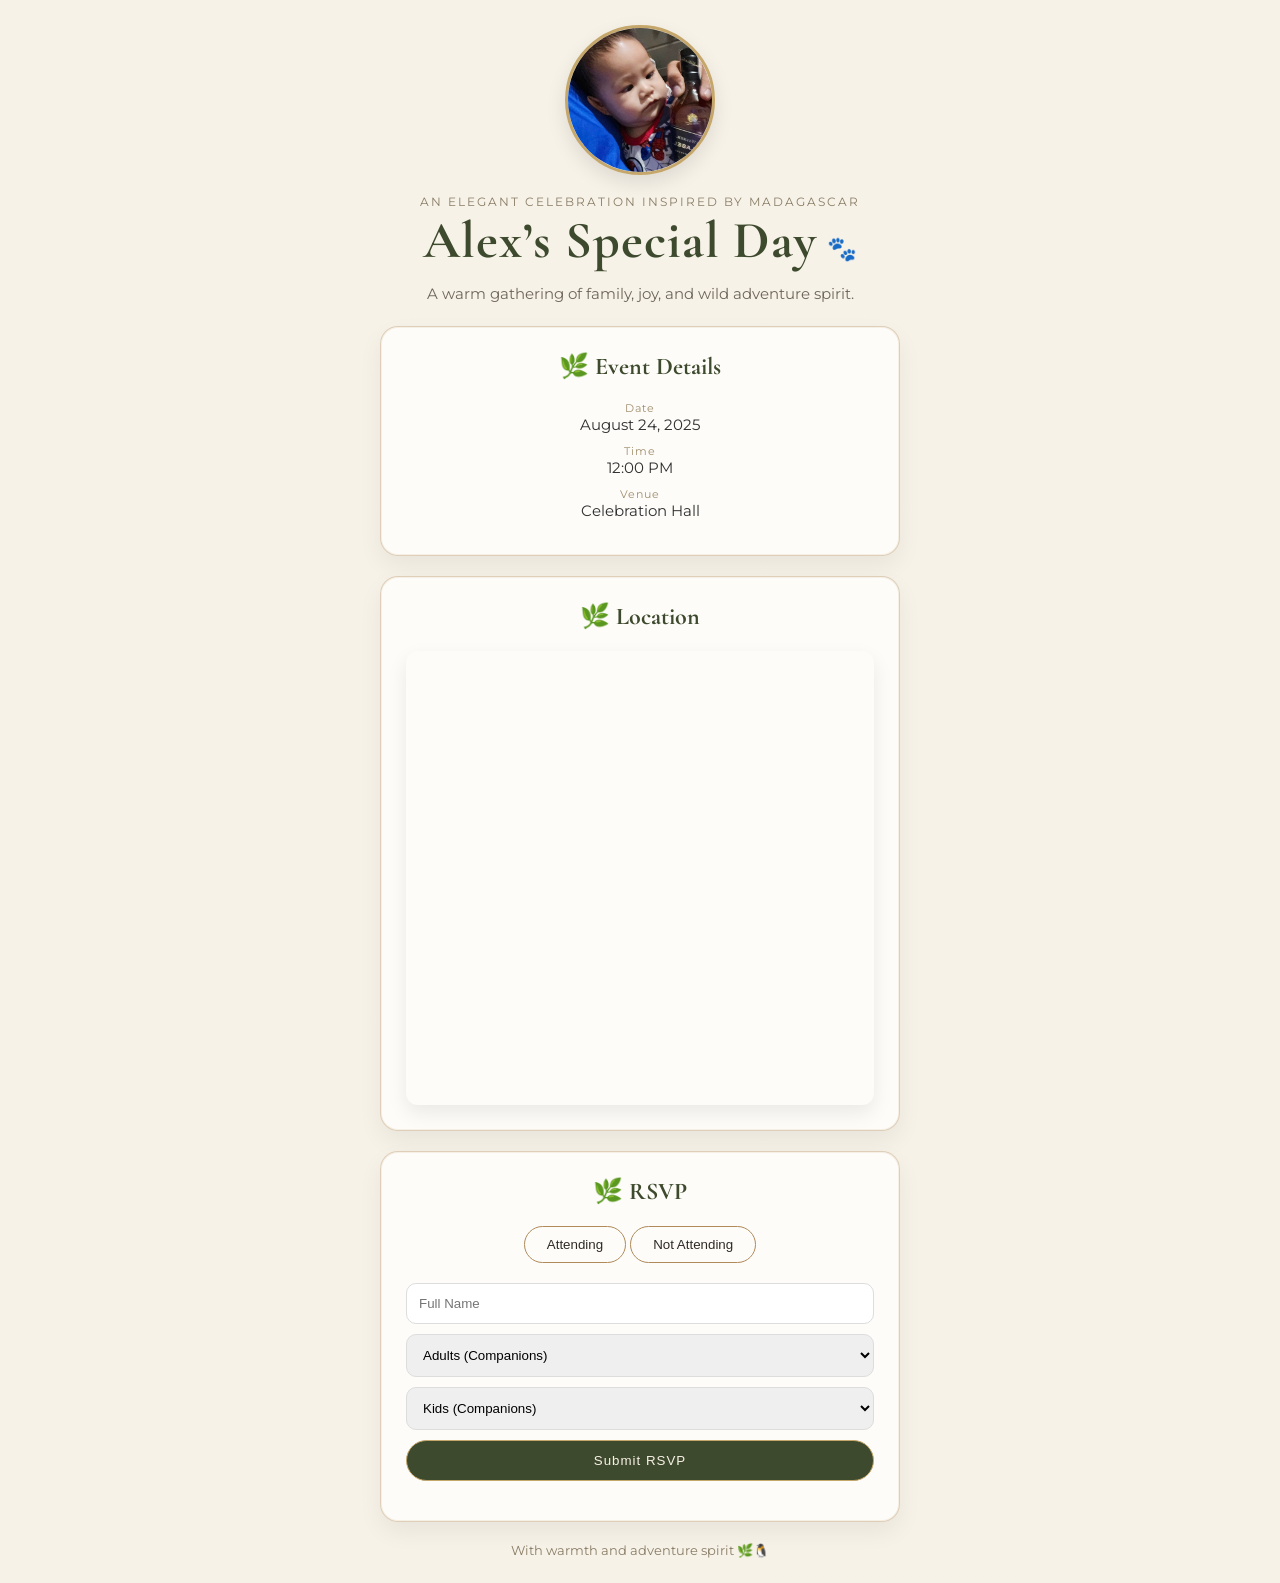
==== index.html @ 67638aad "Add files via upload" ====
<!DOCTYPE html>
<html lang="en">
<head>
  <meta charset="UTF-8" />
  <meta name="viewport" content="width=device-width, initial-scale=1.0"/>

  <title>Madagascar Celebration Invitation</title>

  <link href="https://fonts.googleapis.com/css2?family=Montserrat:wght@300;400;500;600&family=Cormorant+Garamond:wght@400;600&display=swap"
        rel="stylesheet">

  <link rel="stylesheet" href="style.css">
</head>

<body>

  <div class="container">

    <div class="hero">

      <img src="baby.jpg" class="hero-image">

      <p class="subtitle">An Elegant Celebration Inspired by Madagascar</p>

      <h1>Alex’s Special Day</h1>

      <p class="tagline">
        A warm gathering of family, joy, and wild adventure spirit.
      </p>

    </div>

    <!-- DETAILS -->
    <div class="card">

      <h2>Event Details</h2>

      <div class="info">
        <p><span>Date</span> August 24, 2025</p>
        <p><span>Time</span> 12:00 PM</p>
        <p><span>Venue</span> Celebration Hall</p>
      </div>

    </div>

    <!-- LOCATION -->
 <div class="card">

  <h2>Location</h2>

  <div class="map-embed">

   <iframe src="https://www.google.com/maps/embed?pb=!1m14!1m8!1m3!1d291.3752302082084!2d121.0159536!3d14.5207026!3m2!1i1024!2i768!4f13.1!3m3!1m2!1s0x3397cecb7c9ab2f7%3A0xfff853d770c371d7!2sMcDonald&#39;s!5e1!3m2!1sen!2sph!4v1778759092685!5m2!1sen!2sph" 
           width="600" 
           height="450" 
           style="border:0;" 
           allowfullscreen="" 
           loading="lazy" 
           referrerpolicy="no-referrer-when-downgrade">
  </iframe>

  </div>

</a>

</div>

    <!-- RSVP -->
    <div class="card">

      <h2>RSVP</h2>

      <div class="rsvp-options">
        <button id="yesBtn">Attending</button>
        <button id="noBtn">Not Attending</button>
      </div>

      <form id="rsvpForm">

        <input type="text" id="name" placeholder="Full Name" required>

        <select id="adults" required>
          <option value="" disabled selected>Adults (Companions)</option>
          <option value="1">1</option>
          <option value="2">2</option>
          <option value="3">3</option>
        </select>

        <select id="kids" required>
          <option value="" disabled selected>Kids (Companions)</option>
          <option value="0">0</option>
          <option value="1">1</option>
          <option value="2">2</option>
        </select>

        <button type="submit" class="submit-btn">
          Submit RSVP
        </button>

      </form>

      <p id="declineText" class="hidden-text"></p>

    </div>

    <p class="footer">
      With warmth and adventure spirit 🌿🐧
    </p>

  </div>

  <script src="script.js"></script>

</body>
</html>
---- style.css ----
:root {
  --sand: #E8D8B0;
  --savanna: #B08A5A;
  --jungle: #3E4A2D;
  --earth: #2F2A24;
  --gold: #C6A76B;
  --cream: #F6F1E6;
}

* {
  margin: 0;
  padding: 0;
  box-sizing: border-box;
}

body {

   font-family: 'Montserrat', sans-serif;

  background:
    linear-gradient(rgba(246,241,230,0.92), rgba(246,241,230,0.92)),
    url('https://images.unsplash.com/photo-1500530855697-b586d89ba3ee?q=80&w=1600');

  background-size: cover;
  background-position: center;

  color: var(--earth);

  min-height: 100vh;

  display: flex;
  justify-content: center;
  align-items: center;

  padding: 25px;

  color: #2f2f2f;
}

.container {
  max-width: 520px;
  width: 100%;
  text-align: center;
}

/* HERO */
.hero-image {
  width: 150px;
  height: 150px;
  border-radius: 50%;
  object-fit: cover;

  border: 3px solid #b7a77d;

  margin-bottom: 15px;
}

.subtitle {
  font-size: 12px;
  letter-spacing: 2px;
  color: #8a7d66;
  text-transform: uppercase;
}

h1 {
  font-family: 'Cormorant Garamond', serif;
  font-size: 52px;

  color: var(--jungle);

  letter-spacing: 1px;
}

h1::after {
  content: "🐾";
  margin-left: 10px;
  font-size: 24px;
}

.tagline {
  margin-top: 10px;
  color: #6e665a;
  font-size: 15px;
  line-height: 1.6;
}

/* CARD */
.card {
  background: rgba(255, 255, 255, 0.75);

  border: 1px solid rgba(176,138,90,0.4);

  border-radius: 18px;

  box-shadow:
    0 10px 25px rgba(0,0,0,0.06),
    inset 0 0 0 1px rgba(198,167,107,0.15);

  padding: 25px;

  margin-top: 20px;
}

h2 {
  font-family: 'Cormorant Garamond', serif;
  color: var(--jungle);

  margin-bottom: 20px;
  position: relative;
}

h2::before {
  content: "🌿";
  margin-right: 6px;
}

/* INFO */
.info p {
  margin: 10px 0;
  font-size: 15px;
}

.info span {
  display: block;
  font-size: 11px;
  letter-spacing: 1px;
  color: #a08d6c;
}

/* MAP */
.map {
  width: 100%;
  border-radius: 12px;
  margin-top: 10px;
}

.map-text {
  font-size: 12px;
  color: #8a7d66;
  margin-top: 8px;
}

/* RSVP */
.rsvp-options button {
  border: 1px solid var(--savanna);
  background: transparent;

  color: var(--earth);

  padding: 10px 22px;

  border-radius: 30px;

  transition: 0.3s;
   margin-bottom: 20px;
}

.rsvp-options button:hover {
  background: var(--sand);
}

.active-btn {
  background: var(--savanna) !important;
  color: white;
}

/* FORM */
#rsvpForm {
  display: flex;
  flex-direction: column;
  gap: 10px;
}

input, select {
  padding: 12px;
  border-radius: 10px;
  border: 1px solid #ddd;
}

/* SUBMIT */
.submit-btn {
  background: var(--jungle);
  color: var(--cream);

  border: 1px solid var(--gold);

  padding: 12px;

  border-radius: 40px;

  letter-spacing: 1px;

  transition: 0.3s;
}

.submit-btn:hover {
  background: var(--savanna);
}

/* MESSAGE */
.hidden-text {
  margin-top: 15px;
  color: #7a6d5a;
}

/* FOOTER */
.footer {
  margin-top: 20px;
  font-size: 13px;
  color: #8a7d66;
}

.map {
  width: 100%;
  border-radius: 12px;
  margin-top: 10px;
  transition: 0.3s ease;
  cursor: pointer;
}

.map:hover {
  transform: scale(1.02);
  filter: brightness(0.95);
}

.map-embed {
  margin-top: 10px;
  overflow: hidden;
  border-radius: 12px;
  box-shadow: 0 8px 20px rgba(0,0,0,0.08);
}

.spinner {
  width: 14px;
  height: 14px;
  border: 2px solid #fff;
  border-top: 2px solid transparent;
  border-radius: 50%;
  display: inline-block;
  animation: spin 0.8s linear infinite;
  margin-right: 8px;
}

@keyframes spin {
  to { transform: rotate(360deg); }
}

iframe {
  border-radius: 14px;
  border: 1px solid rgba(176,138,90,0.3);
}

.hero-image {
  border-radius: 50%;
  border: 3px solid var(--gold);

  box-shadow: 0 8px 20px rgba(0,0,0,0.1);
}
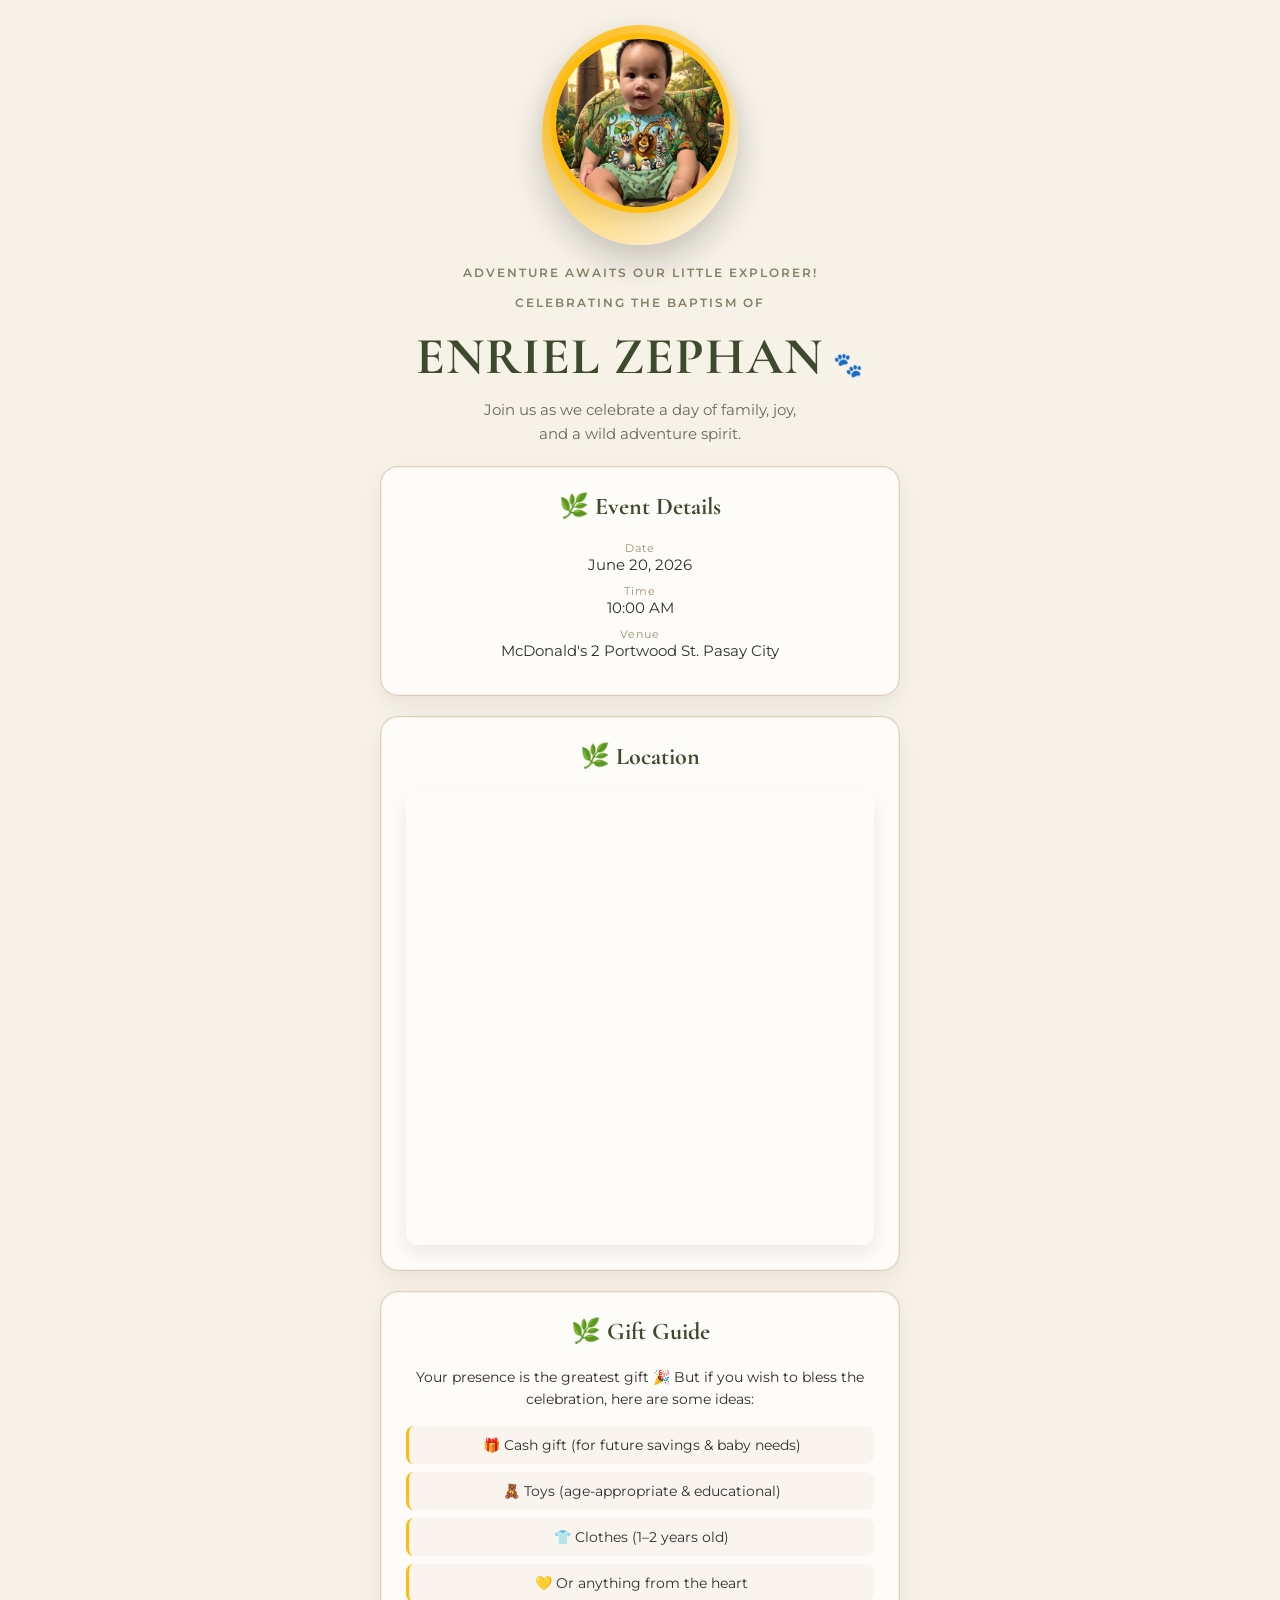
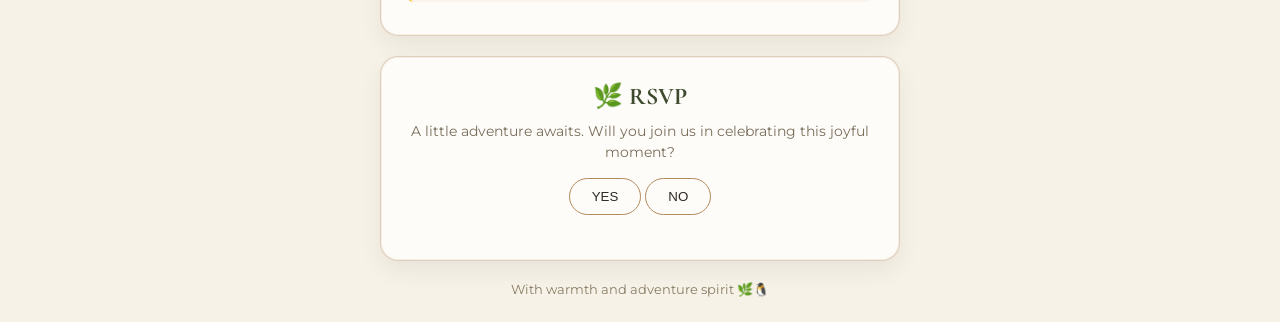
==== commit 37ccc81e: "Add files via upload" ====
--- a/index.html
+++ b/index.html
@@ -13,22 +13,24 @@
 </head>
 
 <body>
+  
 
   <div class="container">
 
     <div class="hero">
+  <div class="image-frame">
+    <img src="baby.png" class="hero-image" alt="Enze">
+  </div>
+  
+<p class="subtitle">Adventure awaits our little explorer!</p>
 
-      <img src="baby.jpg" class="hero-image">
-
-      <p class="subtitle">An Elegant Celebration Inspired by Madagascar</p>
-
-      <h1>Alex’s Special Day</h1>
-
-      <p class="tagline">
-        A warm gathering of family, joy, and wild adventure spirit.
-      </p>
-
-    </div>
+  <p class="subtitle">Celebrating the Baptism of </p>
+  <h1>Enriel Zephan</h1>
+  
+  <p class="tagline">
+    Join us as we celebrate a day of family, joy, <br>and a wild adventure spirit.
+  </p>
+</div>
 
     <!-- DETAILS -->
     <div class="card">
@@ -36,9 +38,9 @@
       <h2>Event Details</h2>
 
       <div class="info">
-        <p><span>Date</span> August 24, 2025</p>
-        <p><span>Time</span> 12:00 PM</p>
-        <p><span>Venue</span> Celebration Hall</p>
+        <p><span>Date</span> June 20, 2026</p>
+        <p><span>Time</span> 10:00 AM</p>
+        <p><span>Venue</span> McDonald's 2 Portwood St. Pasay City</p>
       </div>
 
     </div>
@@ -65,43 +67,77 @@
 
 </div>
 
+<!-- GIFTS -->
+ <div class="card">
+
+  <h2>Gift Guide</h2>
+
+  <p class="gift-intro">
+    Your presence is the greatest gift 🎉  
+    But if you wish to bless the celebration, here are some ideas:
+  </p>
+
+  <div class="gift-list">
+
+    <p>🎁 Cash gift (for future savings & baby needs)</p>
+
+    <p>🧸 Toys (age-appropriate & educational)</p>
+
+    <p>👕 Clothes (1–2 years old)</p>
+
+    <p>💛 Or anything from the heart</p>
+
+  </div>
+
+</div>
+
     <!-- RSVP -->
-    <div class="card">
+   <div class="card">
 
-      <h2>RSVP</h2>
+  <h2>RSVP</h2>
 
-      <div class="rsvp-options">
-        <button id="yesBtn">Attending</button>
-        <button id="noBtn">Not Attending</button>
-      </div>
+  <p class="rsvp-subtext">
+  A little adventure awaits. 
+  Will you join us in celebrating this joyful moment?
+</p>
 
-      <form id="rsvpForm">
+  <div class="rsvp-options">
+    <button type="button" id="yesBtn">YES</button>
+    <button type="button" id="noBtn">NO</button>
+  </div>
 
-        <input type="text" id="name" placeholder="Full Name" required>
+  <form id="rsvpForm">
 
-        <select id="adults" required>
-          <option value="" disabled selected>Adults (Companions)</option>
-          <option value="1">1</option>
-          <option value="2">2</option>
-          <option value="3">3</option>
-        </select>
+    <div id="attendingFields">
 
-        <select id="kids" required>
-          <option value="" disabled selected>Kids (Companions)</option>
-          <option value="0">0</option>
-          <option value="1">1</option>
-          <option value="2">2</option>
-        </select>
+      <input type="text" id="name" placeholder="Full Name" required>
 
-        <button type="submit" class="submit-btn">
-          Submit RSVP
-        </button>
+      <select id="adults">
+        <option value="" disabled selected>Adults (Companions)</option>
+        <option value="0">0</option>
+        <option value="1">1</option>
+        <option value="2">2</option>
+      </select>
 
-      </form>
-
-      <p id="declineText" class="hidden-text"></p>
+      <select id="kids">
+        <option value="" disabled selected>Kids (Companions)</option>
+        <option value="0">0</option>
+        <option value="1">1</option>
+        <option value="2">2</option>
+      </select>
 
     </div>
+
+    <!-- FIXED NAME MATCH -->
+    <p id="notAttendingMsg" class="hidden-text">
+     N0 - We’re sorry you can’t make it 💛
+    </p>
+
+    <button type="submit" class="submit-btn">Submit RSVP</button>
+
+  </form>
+
+</div>
 
     <p class="footer">
       With warmth and adventure spirit 🌿🐧
--- a/style.css
+++ b/style.css
@@ -4,6 +4,9 @@
   --jungle: #3E4A2D;
   --earth: #2F2A24;
   --gold: #C6A76B;
+  --cream: #F6F1E6; 
+  --earth: #2F2A24;
+  --gold: #FFBC0D;        
   --cream: #F6F1E6;
 }
 
@@ -44,16 +47,60 @@
 }
 
 /* HERO */
+/* CINEMATIC IMAGE FRAMING */
+.image-frame {
+  display: inline-block;
+  padding: 8px;
+  border-radius: 50%;
+  background: linear-gradient(135deg, var(--gold), #fdf5e6);
+  box-shadow: 0 15px 35px rgba(0,0,0,0.2);
+  margin-bottom: 20px;
+  transition: transform 0.4s cubic-bezier(0.175, 0.885, 0.32, 1.275);
+}
+
 .hero-image {
-  width: 150px;
-  height: 150px;
+  width: 180px;
+  height: 180px;
+  object-fit: cover;
   border-radius: 50%;
-  object-fit: cover;
-
-  border: 3px solid #b7a77d;
-
+  border: 6px solid var(--gold); /* Golden Yellow Frame */
+  box-shadow: 0 8px 20px rgba(0,0,0,0.1);
+  margin-bottom: 20px;
+}
+
+.image-frame:hover {
+  transform: scale(1.05) rotate(2deg); /* Subtle playful animation */
+}
+
+/* TYPOGRAPHY ADJUSTMENTS */
+h1 {
+  font-family: 'Montserrat', sans-serif; /* High-energy font */
+  font-weight: 900;
+  color: var(--savanna); /* Bold McDonald's Red */
+  text-transform: uppercase;
+  font-size: 32px;
+  margin-top: 10px;
+}
+
+.subtitle {
+  font-size: 14px;
+  letter-spacing: 3px;
+  color: var(--savanna);
+  text-transform: uppercase;
+  font-weight: 600;
   margin-bottom: 15px;
 }
+
+/* ADDING A "JUNGLE" TEXTURE TO CARDS */
+.card {
+  background: rgba(255, 255, 255, 0.85); /* Slightly more opaque for readability */
+  backdrop-filter: blur(5px); /* Modern frosted glass effect */
+  border: 1px solid rgba(62, 74, 45, 0.2);
+  border-radius: 20px;
+  padding: 30px;
+}
+
+
 
 .subtitle {
   font-size: 12px;
@@ -157,6 +204,14 @@
 
 .rsvp-options button:hover {
   background: var(--sand);
+}
+
+.rsvp-subtext {
+  font-size: 14px;
+  color: #7a6d5a;
+  margin-top: -10px;
+  margin-bottom: 15px;
+  line-height: 1.5;
 }
 
 .active-btn {
@@ -250,9 +305,38 @@
   border: 1px solid rgba(176,138,90,0.3);
 }
 
-.hero-image {
+/*.hero-image {
   border-radius: 50%;
   border: 3px solid var(--gold);
 
   box-shadow: 0 8px 20px rgba(0,0,0,0.1);
+}*/
+
+.gift-intro {
+  font-size: 14px;
+  color: var(--earth);
+  margin-bottom: 15px;
+  line-height: 1.6;
+}
+
+.gift-list p {
+  padding: 10px 12px;
+  margin: 8px 0;
+
+  background: rgba(198,167,107,0.08);
+  border-left: 3px solid var(--gold);
+
+  border-radius: 8px;
+
+  font-size: 14px;
+}
+
+.hidden {
+  display: none;
+}
+
+#attendingFields {
+  display: none; /* hidden by default */
+  flex-direction: column;
+  gap: 12px;
 }
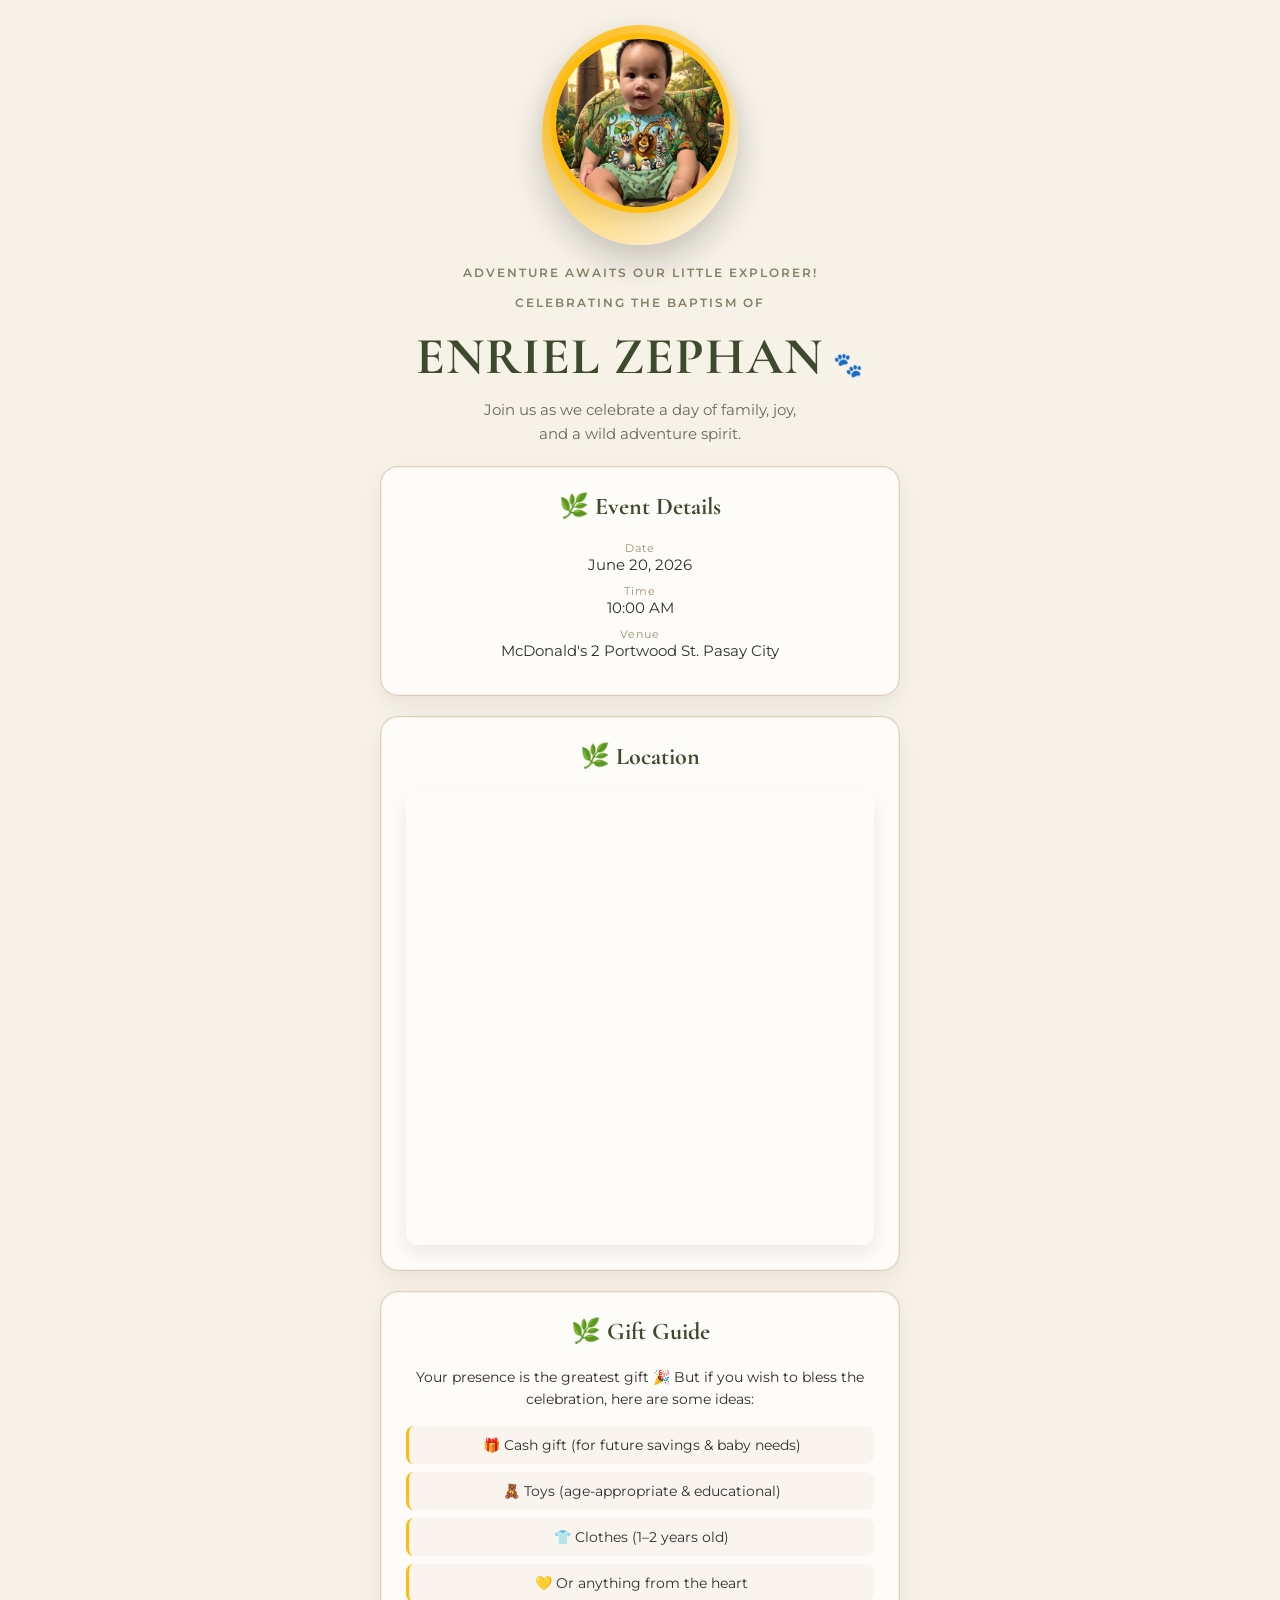
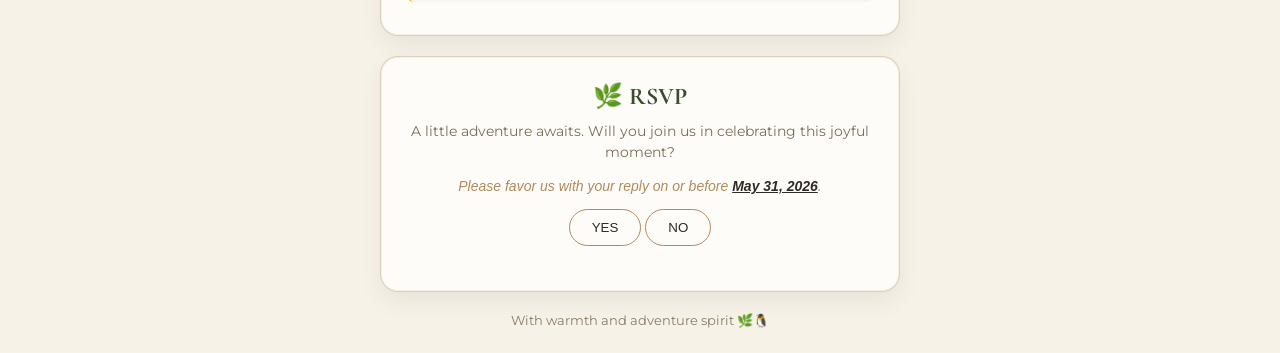
==== commit f7fee5ef: "Add files via upload" ====
--- a/index.html
+++ b/index.html
@@ -101,6 +101,8 @@
   Will you join us in celebrating this joyful moment?
 </p>
 
+<p class="rsvp-disclaimer">Please favor us with your reply on or before <strong>May 31, 2026</strong>.</p>
+
   <div class="rsvp-options">
     <button type="button" id="yesBtn">YES</button>
     <button type="button" id="noBtn">NO</button>
--- a/style.css
+++ b/style.css
@@ -339,4 +339,17 @@
   display: none; /* hidden by default */
   flex-direction: column;
   gap: 12px;
+}
+
+.rsvp-disclaimer {
+  font-size: 14px;
+  color: var(--savanna); /* Matches your elegant theme color */
+  margin-bottom: 15px;
+  font-style: italic;
+  font-weight: 500;
+}
+
+.rsvp-disclaimer strong {
+  text-decoration: underline;
+  color: var(--earth);
 }
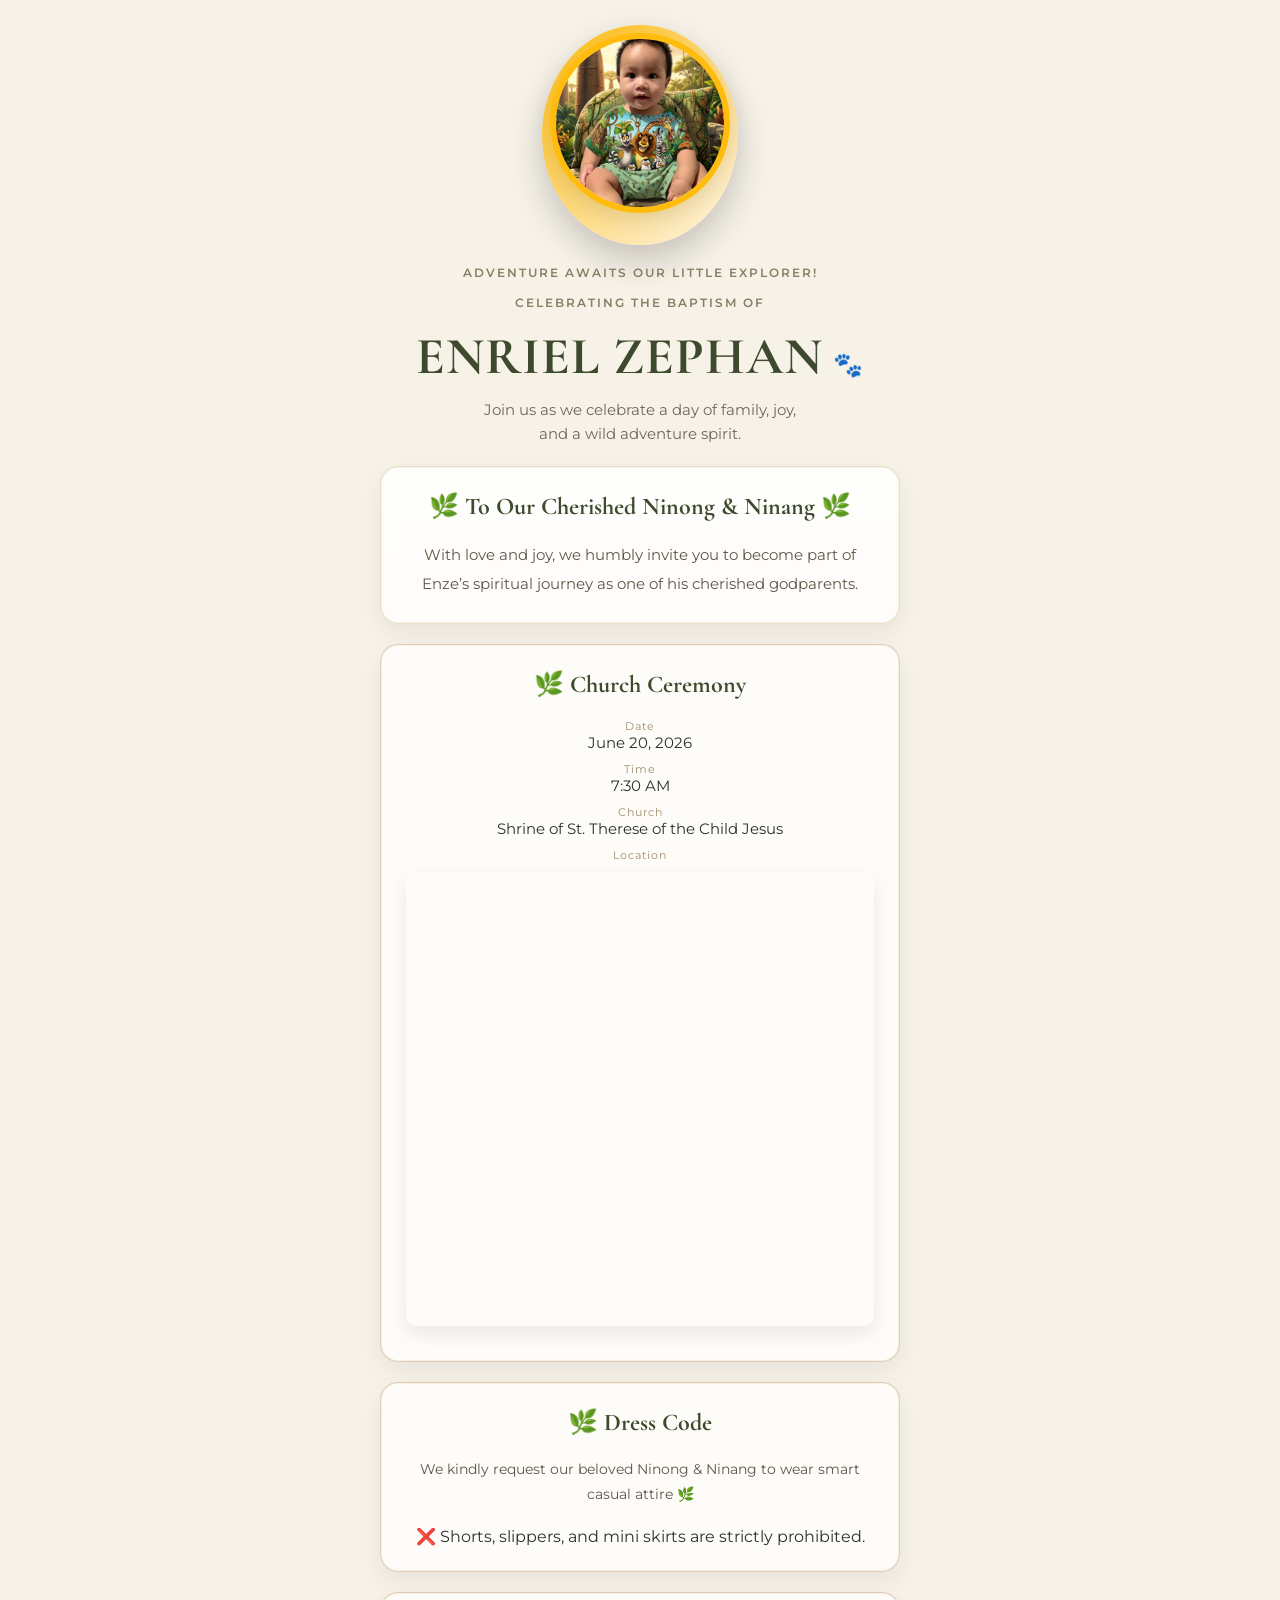
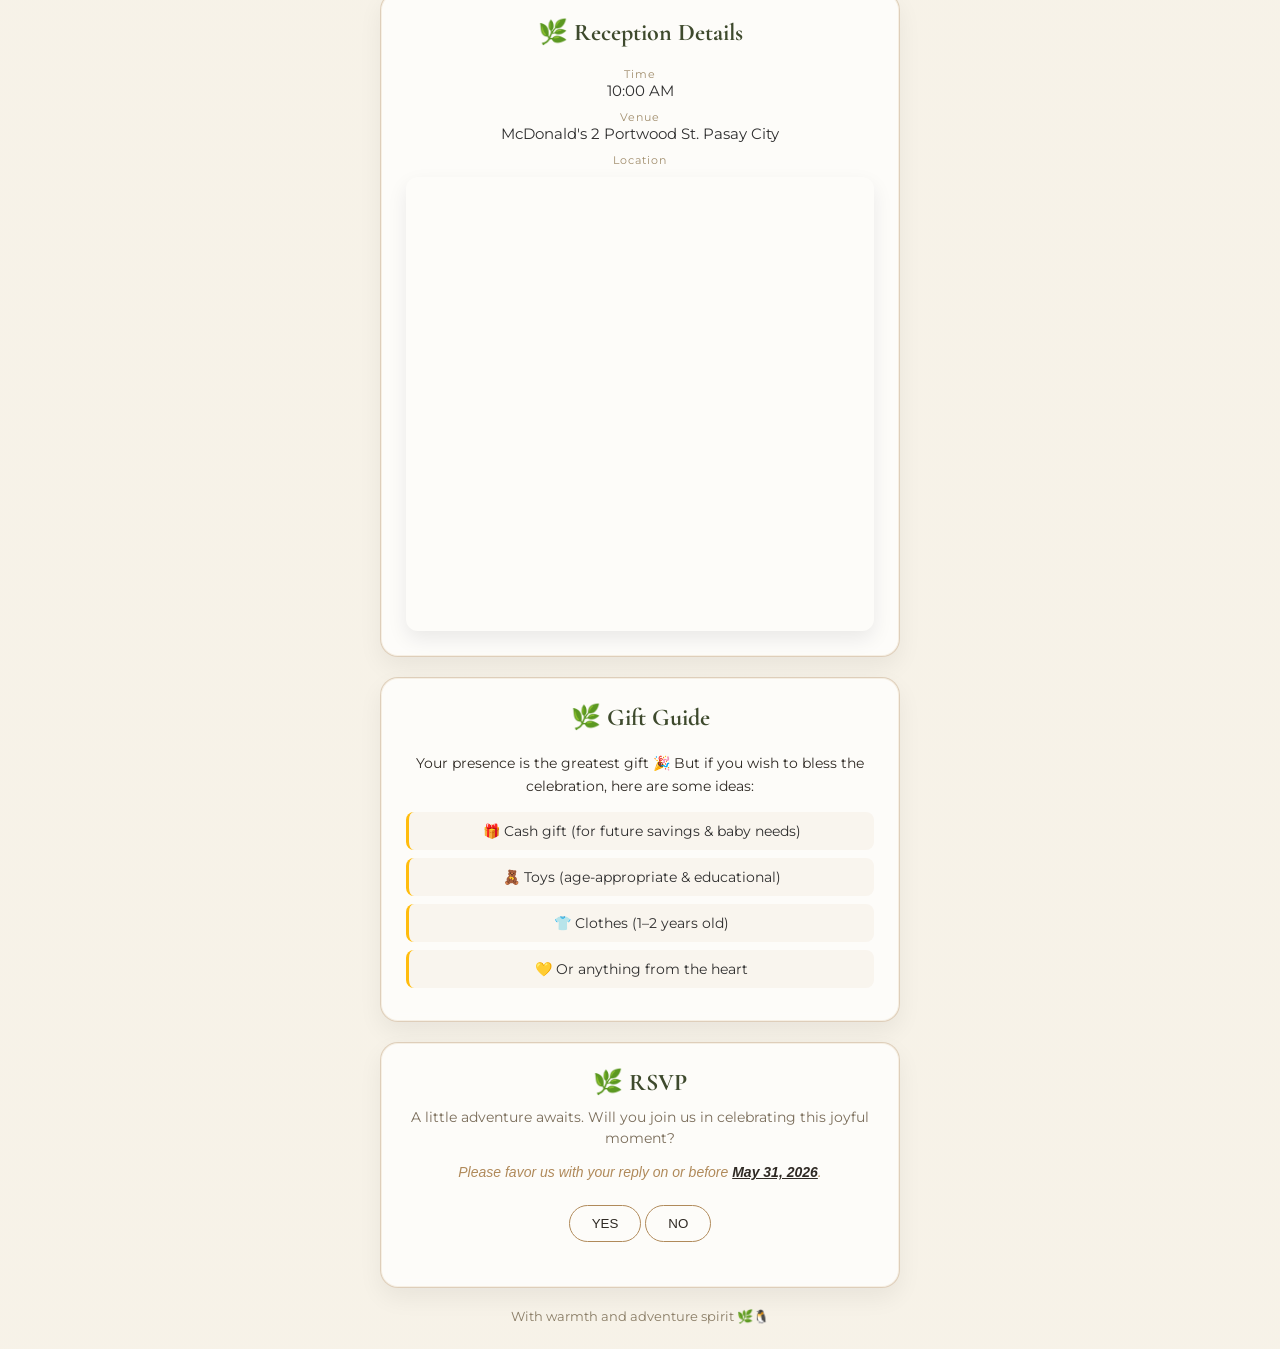
==== commit e6630513: "Rename godparents.html to index.html" ====
--- a/index.html
+++ b/index.html
@@ -4,7 +4,7 @@
   <meta charset="UTF-8" />
   <meta name="viewport" content="width=device-width, initial-scale=1.0"/>
 
-  <title>Madagascar Celebration Invitation</title>
+  <title>Enze's Christening Invitation</title>
 
   <link href="https://fonts.googleapis.com/css2?family=Montserrat:wght@300;400;500;600&family=Cormorant+Garamond:wght@400;600&display=swap"
         rel="stylesheet">
@@ -32,25 +32,92 @@
   </p>
 </div>
 
+<!-- SPECIAL INVITATION -->
+<div class="card special-card">
+
+ <h2>To Our Cherished Ninong & Ninang 🌿</h2>
+
+  <p class="special-message">
+    With love and joy, we humbly invite you to become
+    part of Enze’s spiritual journey as one of his
+    cherished godparents.
+  </p>
+
+</div>
+
+<!-- CHURCH DETAILS -->
+<div class="card">
+
+  <h2>Church Ceremony</h2>
+
+  <div class="info">
+
+    <p>
+      <span>Date</span>
+      June 20, 2026
+    </p>
+
+    <p>
+      <span>Time</span>
+      7:30 AM
+    </p>
+
+    <p>
+      <span>Church</span>
+      Shrine of St. Therese of the Child Jesus
+    </p>
+
+      <p>
+      <span>Location</span>
+           <div class="map-embed">
+
+  <iframe src="https://www.google.com/maps/embed?pb=!1m18!1m12!1m3!1d4621.758961048177!2d121.01331997577262!3d14.521261679012845!2m3!1f0!2f0!3f0!3m2!1i1024!2i768!4f13.1!3m3!1m2!1s0x3397cecb66c938cb%3A0x5b70c6e0d92e25ab!2sShrine%20of%20St.%20Th%C3%A9r%C3%A8se%20of%20the%20Child%20Jesus!5e1!3m2!1sen!2sph!4v1778803721736!5m2!1sen!2sph" 
+  width="600" 
+  height="450" 
+  style="border:0;" 
+  allowfullscreen="" 
+  loading="lazy" 
+  referrerpolicy="no-referrer-when-downgrade">
+</iframe>
+    </div>
+    </p>
+
+ 
+  </div>
+
+</div>
+
+
+<!-- DRESS CODE -->
+<div class="card">
+
+  <h2>Dress Code</h2>
+
+  <p class="dress-intro">
+    We kindly request our beloved Ninong & Ninang
+    to wear smart casual attire 🌿
+  </p>
+
+  <div class="dress-note">
+
+    <p>
+      ❌ Shorts, slippers, and mini skirts are strictly prohibited.
+    </p>
+
+  </div>
+
+</div>
+
     <!-- DETAILS -->
     <div class="card">
 
-      <h2>Event Details</h2>
+      <h2>Reception Details</h2>
 
       <div class="info">
-        <p><span>Date</span> June 20, 2026</p>
         <p><span>Time</span> 10:00 AM</p>
         <p><span>Venue</span> McDonald's 2 Portwood St. Pasay City</p>
-      </div>
-
-    </div>
-
-    <!-- LOCATION -->
- <div class="card">
-
-  <h2>Location</h2>
-
-  <div class="map-embed">
+      <span>Location</span>
+           <div class="map-embed">
 
    <iframe src="https://www.google.com/maps/embed?pb=!1m14!1m8!1m3!1d291.3752302082084!2d121.0159536!3d14.5207026!3m2!1i1024!2i768!4f13.1!3m3!1m2!1s0x3397cecb7c9ab2f7%3A0xfff853d770c371d7!2sMcDonald&#39;s!5e1!3m2!1sen!2sph!4v1778759092685!5m2!1sen!2sph" 
            width="600" 
@@ -60,12 +127,12 @@
            loading="lazy" 
            referrerpolicy="no-referrer-when-downgrade">
   </iframe>
-
-  </div>
-
-</a>
-
-</div>
+    </div>
+      </div>
+
+    </div>
+
+
 
 <!-- GIFTS -->
  <div class="card">
@@ -147,7 +214,7 @@
 
   </div>
 
-  <script src="script.js"></script>
+  <script src="godparent.js"></script>
 
 </body>
-</html>+</html>
--- a/style.css
+++ b/style.css
@@ -344,7 +344,8 @@
 .rsvp-disclaimer {
   font-size: 14px;
   color: var(--savanna); /* Matches your elegant theme color */
-  margin-bottom: 15px;
+  margin-bottom: 25px;
+  border-radius: 12px;
   font-style: italic;
   font-weight: 500;
 }
@@ -352,4 +353,68 @@
 .rsvp-disclaimer strong {
   text-decoration: underline;
   color: var(--earth);
+}
+
+.special-card {
+  background:
+    linear-gradient(
+      rgba(255,255,255,0.88),
+      rgba(255,255,255,0.82)
+    );
+
+  border: 1px solid rgba(198,167,107,0.35);
+}
+
+.special-message {
+
+  font-size: 15px;
+  line-height: 1.9;
+
+  color: #5f5648;
+
+  margin-top: 10px;
+}
+
+.dress-intro {
+
+  font-size: 14px;
+  line-height: 1.8;
+
+  color: #5f5648;
+
+  margin-bottom: 20px;
+}
+
+.dress-grid {
+
+  display: grid;
+  grid-template-columns: 1fr;
+
+  gap: 12px;
+}
+
+.dress-item {
+
+  background: rgba(198,167,107,0.08);
+
+  border: 1px solid rgba(198,167,107,0.2);
+
+  border-radius: 14px;
+
+  padding: 16px;
+
+  display: flex;
+  align-items: center;
+
+  gap: 14px;
+
+  text-align: left;
+}
+
+.dress-item span {
+  font-size: 24px;
+}
+
+.dress-item strong {
+  color: var(--jungle);
 }
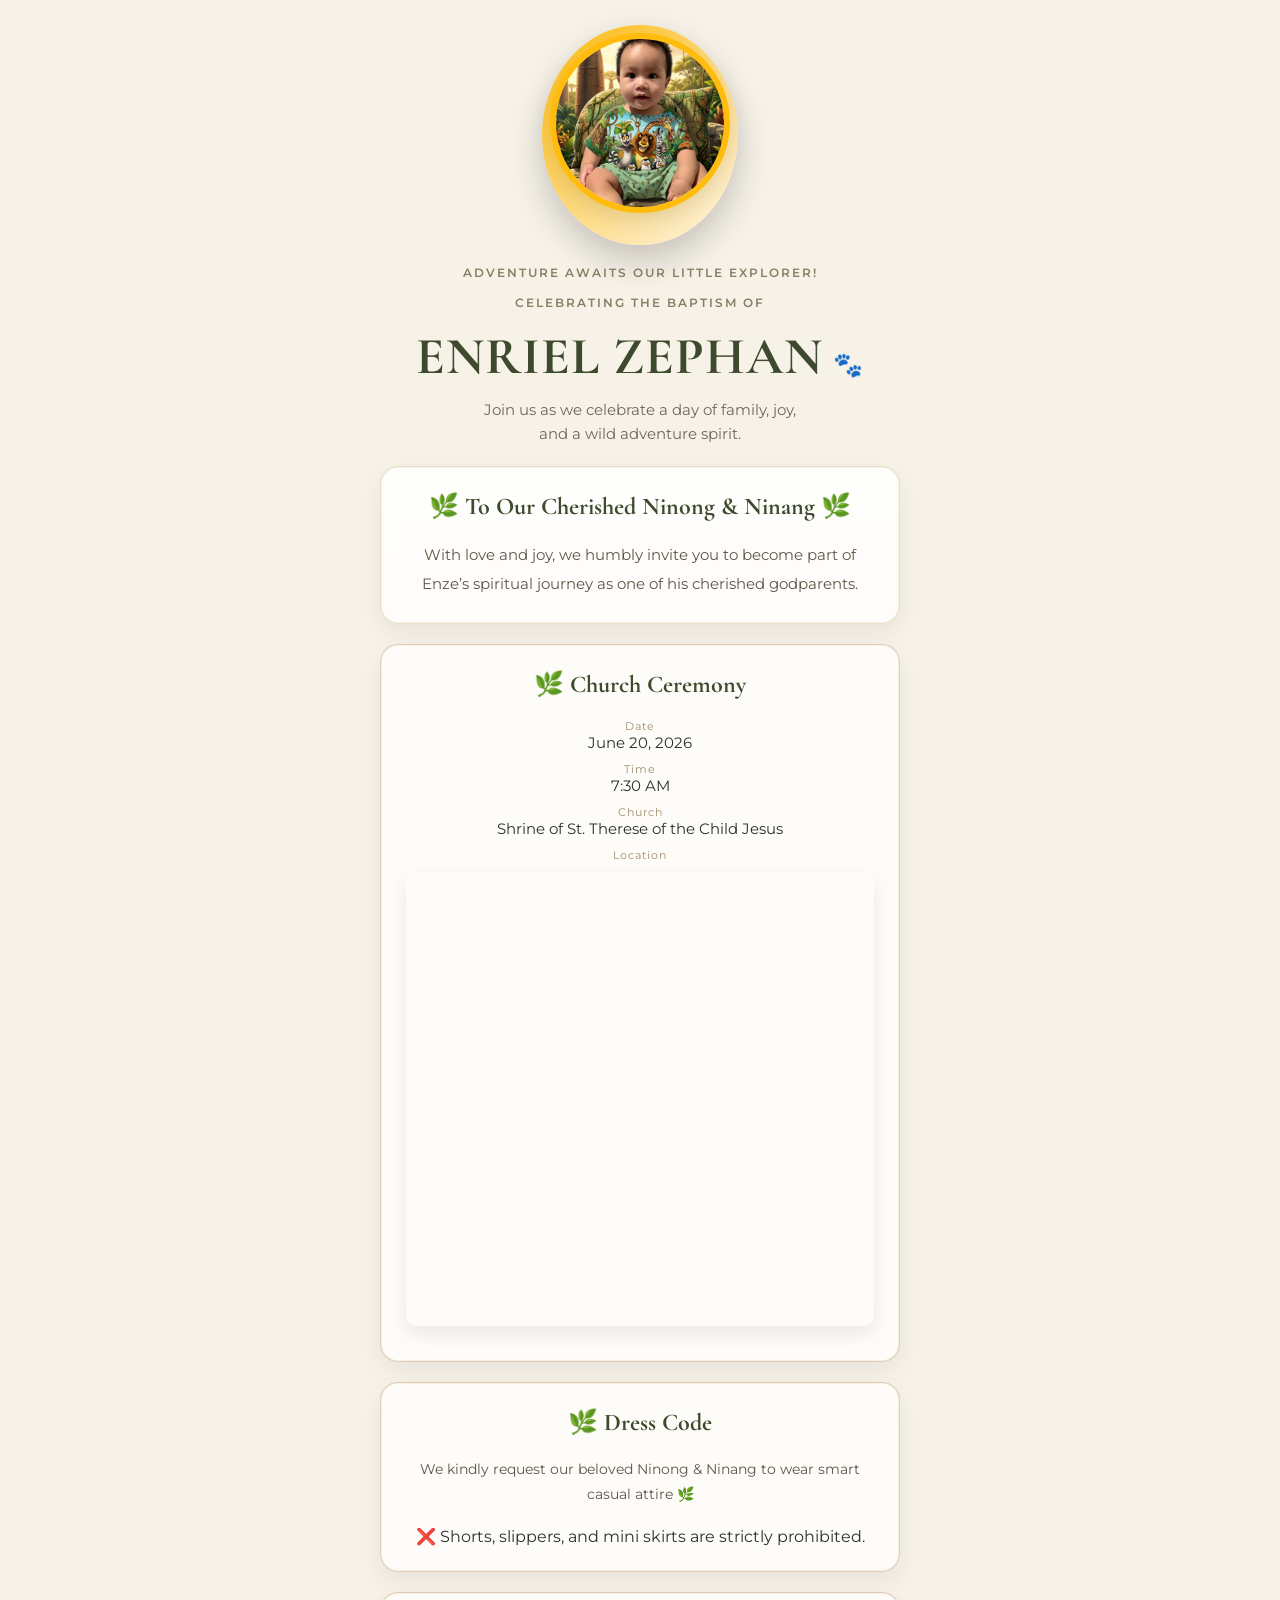
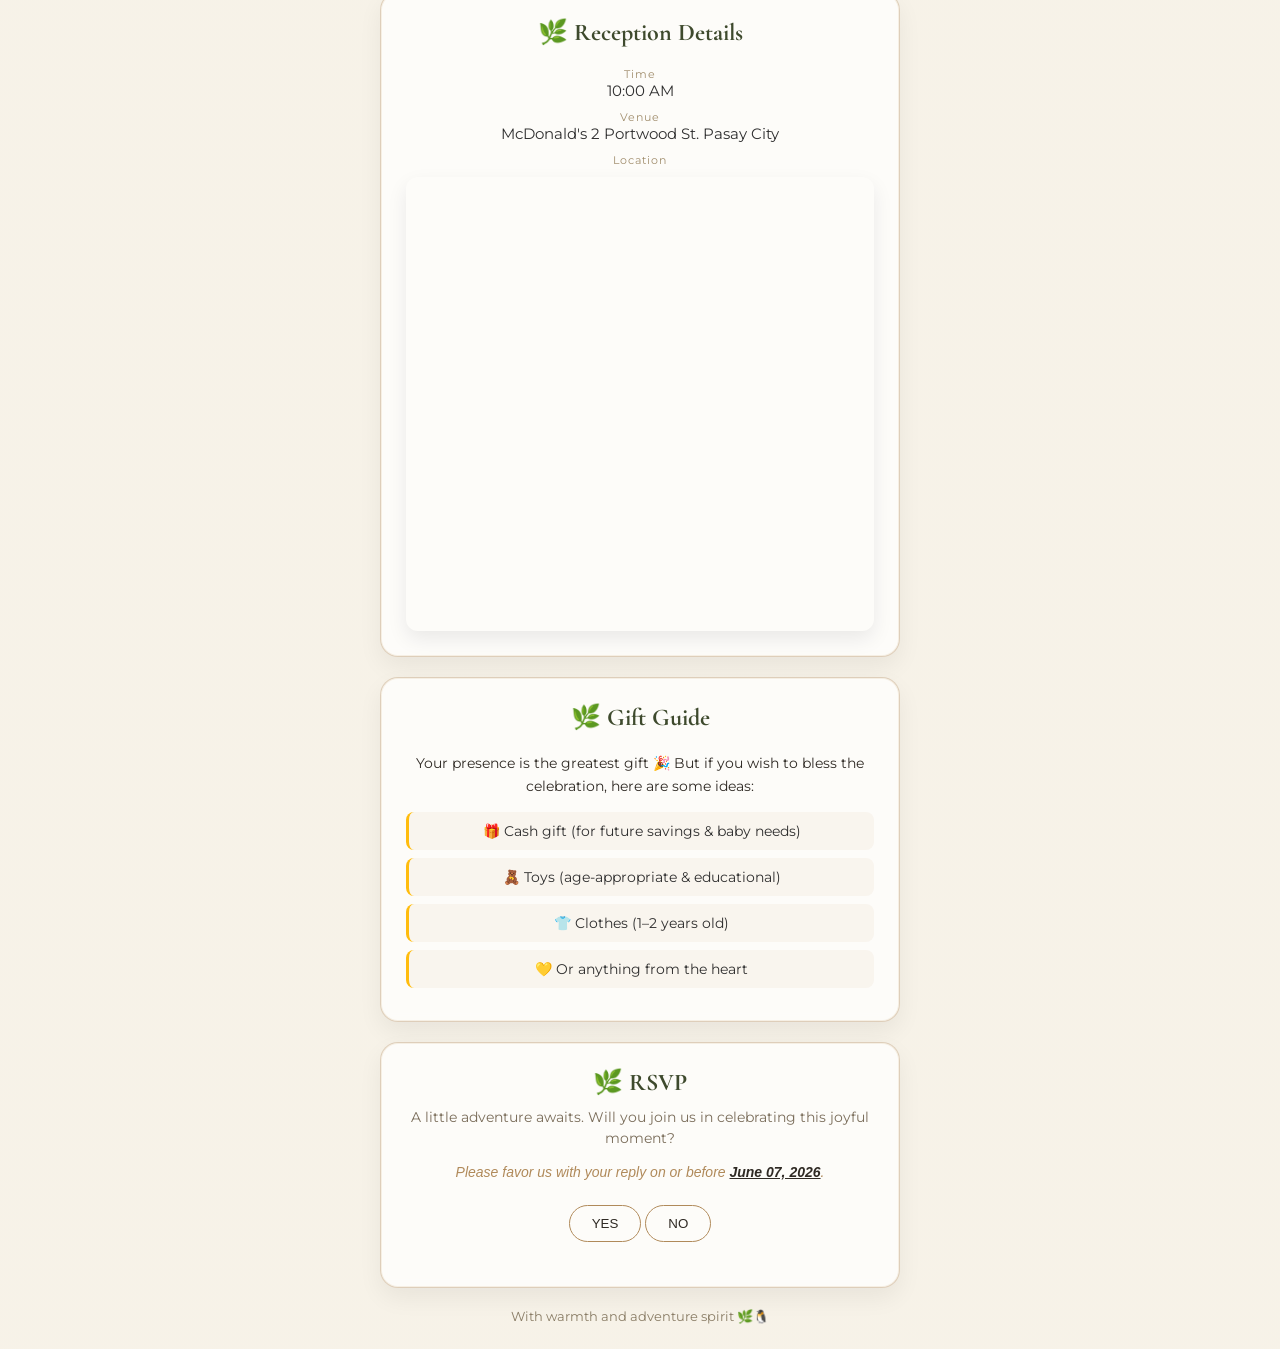
==== commit 8432e546: "Update index.html" ====
--- a/index.html
+++ b/index.html
@@ -1,6 +1,9 @@
 <!DOCTYPE html>
 <html lang="en">
 <head>
+  <meta property="og:title" content="Hello Ninong & Ninang!">
+<meta property="og:image" content="https://kenju69.github.io/enze-baptismal-invites/enze.jpg">
+
   <meta charset="UTF-8" />
   <meta name="viewport" content="width=device-width, initial-scale=1.0"/>
 
@@ -168,7 +171,7 @@
   Will you join us in celebrating this joyful moment?
 </p>
 
-<p class="rsvp-disclaimer">Please favor us with your reply on or before <strong>May 31, 2026</strong>.</p>
+<p class="rsvp-disclaimer">Please favor us with your reply on or before <strong>June 07, 2026</strong>.</p>
 
   <div class="rsvp-options">
     <button type="button" id="yesBtn">YES</button>
